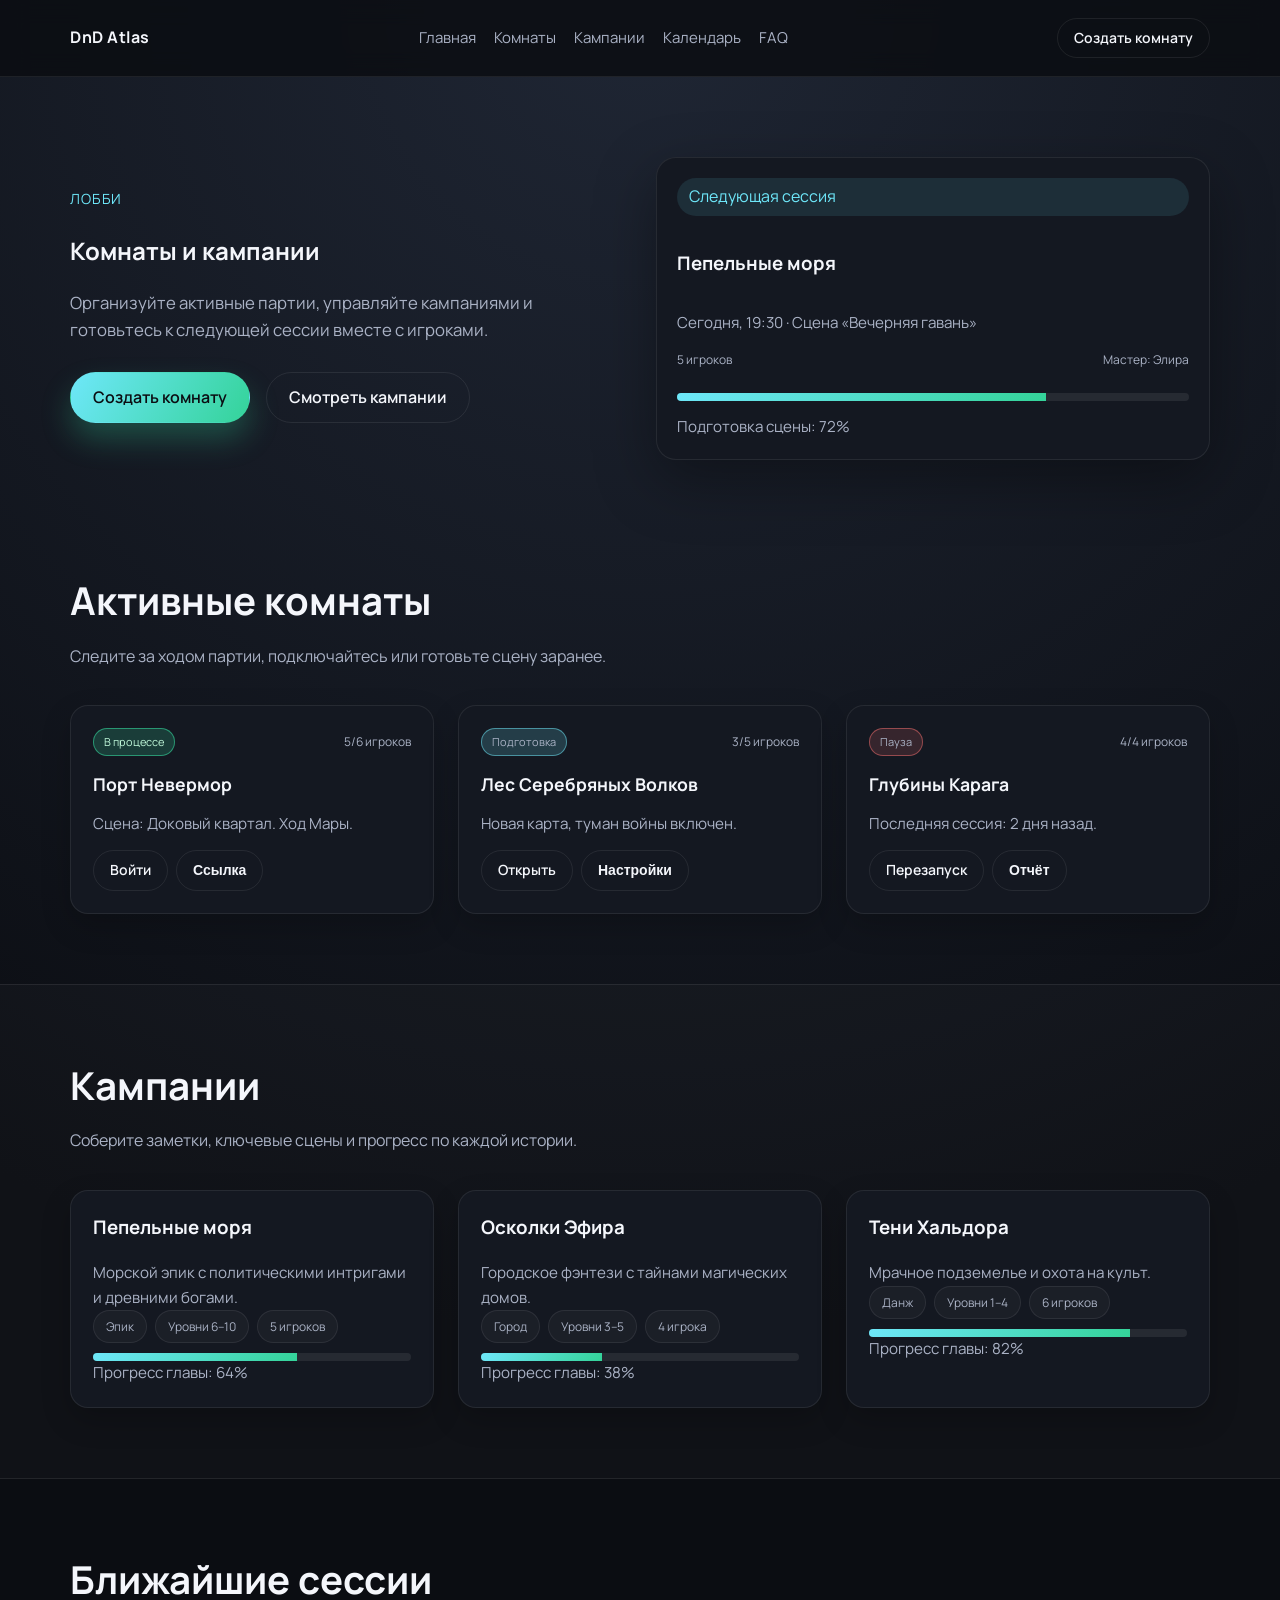
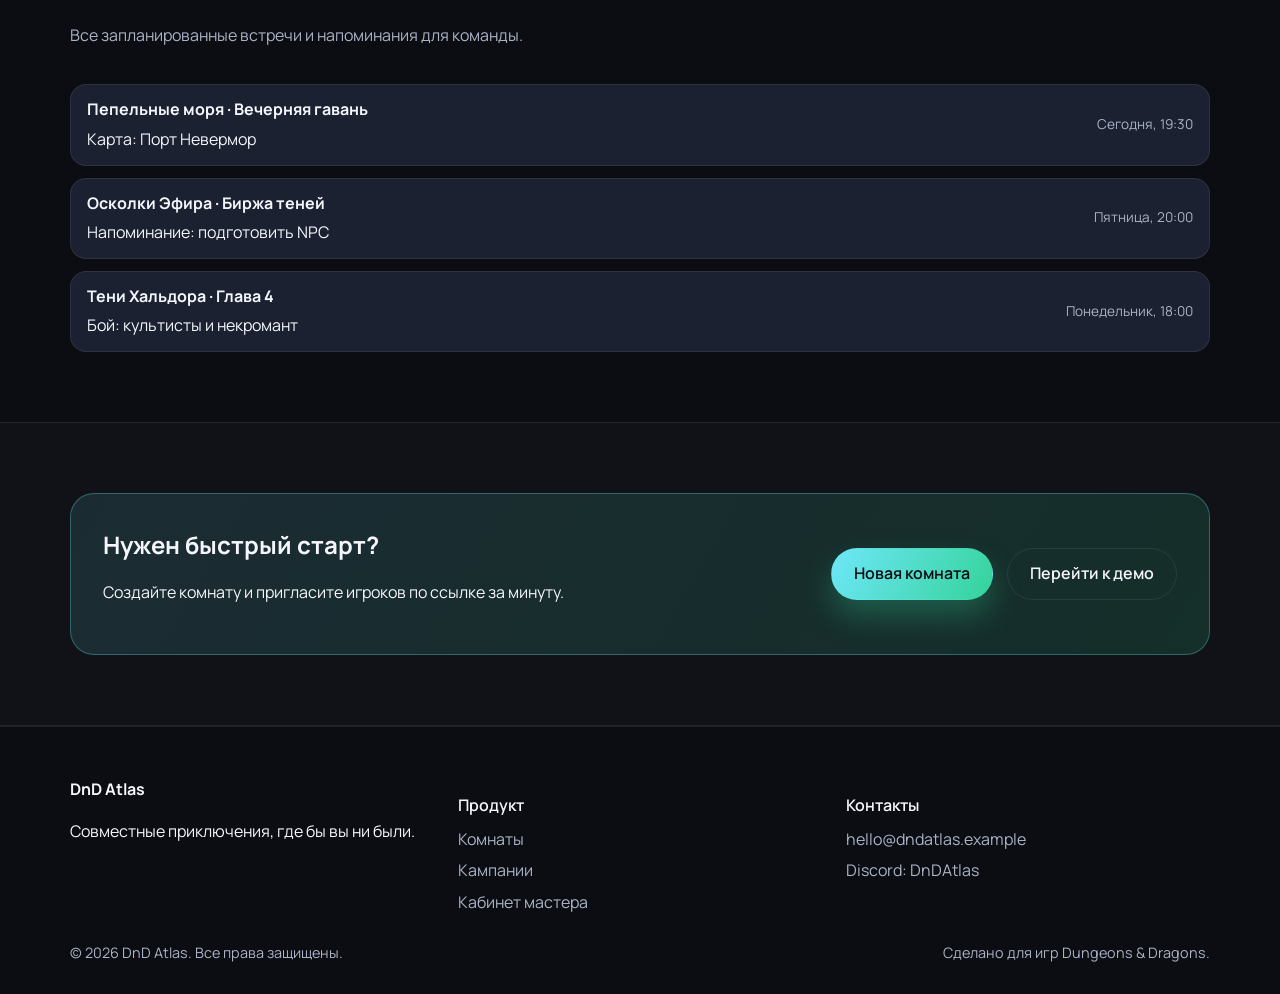
==== rooms.html @ 4dad5f47 "Add rooms page and interface mock Co-authored-by: Eloiser2453 <Eloiser2453@users.noreply.github.com>" ====
<!doctype html>
<html lang="ru">
  <head>
    <meta charset="UTF-8" />
    <meta name="viewport" content="width=device-width, initial-scale=1" />
    <title>Комнаты и кампании — DnD Atlas</title>
    <meta
      name="description"
      content="Список комнат и кампаний DnD Atlas: активные партии, расписание и подготовка сцен."
    />
    <link rel="preconnect" href="https://fonts.googleapis.com" />
    <link rel="preconnect" href="https://fonts.gstatic.com" crossorigin />
    <link
      href="https://fonts.googleapis.com/css2?family=Manrope:wght@300;400;500;600;700&display=swap"
      rel="stylesheet"
    />
    <link rel="stylesheet" href="styles.css" />
  </head>
  <body>
    <header class="site-header">
      <div class="container header-inner">
        <a class="logo" href="index.html">DnD Atlas</a>
        <nav class="nav">
          <a href="index.html">Главная</a>
          <a href="#rooms">Комнаты</a>
          <a href="#campaigns">Кампании</a>
          <a href="#schedule">Календарь</a>
          <a href="index.html#faq">FAQ</a>
        </nav>
        <a class="btn small ghost" href="#rooms">Создать комнату</a>
      </div>
    </header>

    <main>
      <section class="page-hero">
        <div class="container page-hero-grid">
          <div>
            <span class="eyebrow">Лобби</span>
            <h1>Комнаты и кампании</h1>
            <p class="lead">
              Организуйте активные партии, управляйте кампаниями и готовьтесь к
              следующей сессии вместе с игроками.
            </p>
            <div class="cta">
              <a class="btn primary" href="#">Создать комнату</a>
              <a class="btn ghost" href="#campaigns">Смотреть кампании</a>
            </div>
          </div>
          <div class="summary-card">
            <span class="tag">Следующая сессия</span>
            <h3>Пепельные моря</h3>
            <p class="room-details">Сегодня, 19:30 · Сцена «Вечерняя гавань»</p>
            <div class="room-meta">
              <span>5 игроков</span>
              <span>Мастер: Элира</span>
            </div>
            <div class="progress">
              <span style="width: 72%"></span>
            </div>
            <p class="room-details">Подготовка сцены: 72%</p>
          </div>
        </div>
      </section>

      <section id="rooms" class="section">
        <div class="container">
          <div class="section-head">
            <h2>Активные комнаты</h2>
            <p>Следите за ходом партии, подключайтесь или готовьте сцену заранее.</p>
          </div>
          <div class="room-grid">
            <article class="card room-card">
              <div class="room-meta">
                <span class="room-status live">В процессе</span>
                <span>5/6 игроков</span>
              </div>
              <h3 class="room-title">Порт Невермор</h3>
              <p class="room-details">Сцена: Доковый квартал. Ход Мары.</p>
              <div class="room-actions">
                <a class="btn ghost small" href="#">Войти</a>
                <button class="btn ghost small" type="button">Ссылка</button>
              </div>
            </article>
            <article class="card room-card">
              <div class="room-meta">
                <span class="room-status prep">Подготовка</span>
                <span>3/5 игроков</span>
              </div>
              <h3 class="room-title">Лес Серебряных Волков</h3>
              <p class="room-details">Новая карта, туман войны включен.</p>
              <div class="room-actions">
                <a class="btn ghost small" href="#">Открыть</a>
                <button class="btn ghost small" type="button">Настройки</button>
              </div>
            </article>
            <article class="card room-card">
              <div class="room-meta">
                <span class="room-status pause">Пауза</span>
                <span>4/4 игроков</span>
              </div>
              <h3 class="room-title">Глубины Карага</h3>
              <p class="room-details">Последняя сессия: 2 дня назад.</p>
              <div class="room-actions">
                <a class="btn ghost small" href="#">Перезапуск</a>
                <button class="btn ghost small" type="button">Отчёт</button>
              </div>
            </article>
          </div>
        </div>
      </section>

      <section id="campaigns" class="section alt">
        <div class="container">
          <div class="section-head">
            <h2>Кампании</h2>
            <p>Соберите заметки, ключевые сцены и прогресс по каждой истории.</p>
          </div>
          <div class="campaign-grid">
            <article class="card">
              <h3>Пепельные моря</h3>
              <p class="room-details">
                Морской эпик с политическими интригами и древними богами.
              </p>
              <div class="chip-row">
                <span class="chip">Эпик</span>
                <span class="chip">Уровни 6–10</span>
                <span class="chip">5 игроков</span>
              </div>
              <div class="progress">
                <span style="width: 64%"></span>
              </div>
              <p class="room-details">Прогресс главы: 64%</p>
            </article>
            <article class="card">
              <h3>Осколки Эфира</h3>
              <p class="room-details">Городское фэнтези с тайнами магических домов.</p>
              <div class="chip-row">
                <span class="chip">Город</span>
                <span class="chip">Уровни 3–5</span>
                <span class="chip">4 игрока</span>
              </div>
              <div class="progress">
                <span style="width: 38%"></span>
              </div>
              <p class="room-details">Прогресс главы: 38%</p>
            </article>
            <article class="card">
              <h3>Тени Хальдора</h3>
              <p class="room-details">Мрачное подземелье и охота на культ.</p>
              <div class="chip-row">
                <span class="chip">Данж</span>
                <span class="chip">Уровни 1–4</span>
                <span class="chip">6 игроков</span>
              </div>
              <div class="progress">
                <span style="width: 82%"></span>
              </div>
              <p class="room-details">Прогресс главы: 82%</p>
            </article>
          </div>
        </div>
      </section>

      <section id="schedule" class="section">
        <div class="container">
          <div class="section-head">
            <h2>Ближайшие сессии</h2>
            <p>Все запланированные встречи и напоминания для команды.</p>
          </div>
          <ul class="schedule">
            <li>
              <div class="schedule-meta">
                <strong>Пепельные моря · Вечерняя гавань</strong>
                <span>Карта: Порт Невермор</span>
              </div>
              <time datetime="2026-02-04T19:30">Сегодня, 19:30</time>
            </li>
            <li>
              <div class="schedule-meta">
                <strong>Осколки Эфира · Биржа теней</strong>
                <span>Напоминание: подготовить NPC</span>
              </div>
              <time datetime="2026-02-06T20:00">Пятница, 20:00</time>
            </li>
            <li>
              <div class="schedule-meta">
                <strong>Тени Хальдора · Глава 4</strong>
                <span>Бой: культисты и некромант</span>
              </div>
              <time datetime="2026-02-09T18:00">Понедельник, 18:00</time>
            </li>
          </ul>
        </div>
      </section>

      <section class="section alt">
        <div class="container">
          <div class="cta-banner">
            <div>
              <h2>Нужен быстрый старт?</h2>
              <p>Создайте комнату и пригласите игроков по ссылке за минуту.</p>
            </div>
            <div class="cta-group">
              <a class="btn primary" href="#">Новая комната</a>
              <a class="btn ghost" href="index.html#start">Перейти к демо</a>
            </div>
          </div>
        </div>
      </section>
    </main>

    <footer class="site-footer">
      <div class="container footer-grid">
        <div>
          <strong>DnD Atlas</strong>
          <p>Совместные приключения, где бы вы ни были.</p>
        </div>
        <div>
          <p class="footer-title">Продукт</p>
          <ul>
            <li><a href="#rooms">Комнаты</a></li>
            <li><a href="#campaigns">Кампании</a></li>
            <li><a href="index.html#master">Кабинет мастера</a></li>
          </ul>
        </div>
        <div>
          <p class="footer-title">Контакты</p>
          <ul>
            <li>hello@dndatlas.example</li>
            <li>Discord: DnDAtlas</li>
          </ul>
        </div>
      </div>
      <div class="container footer-bottom">
        <span>© 2026 DnD Atlas. Все права защищены.</span>
        <span>Сделано для игр Dungeons & Dragons.</span>
      </div>
    </footer>

    <script src="script.js"></script>
  </body>
</html>
---- styles.css ----
*,
*::before,
*::after {
  box-sizing: border-box;
}

:root {
  color-scheme: dark;
  --bg: #0b0d12;
  --panel: #141821;
  --panel-light: #1b2130;
  --text: #f4f6fb;
  --muted: #aab2c5;
  --accent: #6ee7f9;
  --accent-strong: #34d399;
  --outline: rgba(255, 255, 255, 0.08);
  --shadow: 0 20px 60px rgba(0, 0, 0, 0.35);
}

body {
  margin: 0;
  font-family: "Manrope", system-ui, -apple-system, sans-serif;
  background: radial-gradient(circle at top, #1f2634 0%, #0b0d12 50%);
  color: var(--text);
  line-height: 1.6;
}

a {
  color: inherit;
  text-decoration: none;
}

img {
  max-width: 100%;
  display: block;
}

.container {
  width: min(1140px, 92vw);
  margin: 0 auto;
}

.site-header {
  position: sticky;
  top: 0;
  z-index: 10;
  background: rgba(11, 13, 18, 0.85);
  backdrop-filter: blur(12px);
  border-bottom: 1px solid var(--outline);
}

.header-inner {
  display: flex;
  align-items: center;
  justify-content: space-between;
  padding: 18px 0;
  gap: 24px;
}

.logo {
  font-weight: 700;
  letter-spacing: 0.5px;
}

.nav {
  display: flex;
  gap: 18px;
  font-size: 15px;
  color: var(--muted);
}

.nav a:hover {
  color: var(--text);
}

.btn {
  border-radius: 999px;
  padding: 12px 22px;
  border: 1px solid transparent;
  font-weight: 600;
  display: inline-flex;
  align-items: center;
  justify-content: center;
  gap: 8px;
  background: none;
  color: inherit;
  cursor: pointer;
  transition: 0.2s ease;
}

.btn.small {
  padding: 8px 16px;
  font-size: 14px;
}

.btn.primary {
  background: linear-gradient(120deg, var(--accent), var(--accent-strong));
  color: #0b0d12;
  box-shadow: 0 16px 30px rgba(52, 211, 153, 0.28);
}

.btn.primary:hover {
  transform: translateY(-1px);
}

.btn.ghost {
  border-color: var(--outline);
  color: var(--text);
}

.btn.ghost:hover {
  border-color: rgba(110, 231, 249, 0.6);
  color: var(--accent);
}

.btn.full {
  width: 100%;
}

.hero {
  padding: 80px 0 40px;
}

.hero-grid {
  display: grid;
  grid-template-columns: repeat(auto-fit, minmax(280px, 1fr));
  gap: 40px;
  align-items: center;
}

.eyebrow {
  display: inline-flex;
  align-items: center;
  gap: 8px;
  font-size: 14px;
  color: var(--accent);
  letter-spacing: 1.2px;
  text-transform: uppercase;
}

.hero h1 {
  margin: 18px 0 16px;
  font-size: clamp(2rem, 2vw + 1.8rem, 3.4rem);
  line-height: 1.15;
}

.lead {
  color: var(--muted);
  font-size: 1.05rem;
}

.cta {
  display: flex;
  flex-wrap: wrap;
  gap: 16px;
  margin: 28px 0 8px;
}

.dice-result {
  margin: 0 0 20px;
  color: var(--accent);
  font-weight: 500;
  min-height: 24px;
}

.stats {
  display: grid;
  grid-template-columns: repeat(auto-fit, minmax(140px, 1fr));
  gap: 16px;
  border-top: 1px solid var(--outline);
  padding-top: 18px;
}

.stats strong {
  display: block;
  font-size: 1.2rem;
}

.stats span {
  color: var(--muted);
  font-size: 0.9rem;
}

.hero-card {
  background: var(--panel);
  border-radius: 24px;
  padding: 24px;
  box-shadow: var(--shadow);
  border: 1px solid var(--outline);
}

.table-ui {
  display: flex;
  flex-direction: column;
  gap: 18px;
}

.table-top {
  display: flex;
  justify-content: space-between;
  font-size: 13px;
  color: var(--muted);
}

.tag {
  background: rgba(110, 231, 249, 0.1);
  color: var(--accent);
  padding: 6px 12px;
  border-radius: 999px;
}

.status {
  align-self: center;
}

.map-preview {
  position: relative;
  background: radial-gradient(circle, #1f2937 0%, #111827 70%);
  border-radius: 16px;
  overflow: hidden;
  min-height: 240px;
  border: 1px solid rgba(255, 255, 255, 0.05);
}

.map-grid {
  position: absolute;
  inset: 0;
  background-image: linear-gradient(
      rgba(255, 255, 255, 0.06) 1px,
      transparent 1px
    ),
    linear-gradient(90deg, rgba(255, 255, 255, 0.06) 1px, transparent 1px);
  background-size: 32px 32px;
}

.token {
  position: absolute;
  padding: 6px 10px;
  border-radius: 10px;
  background: rgba(52, 211, 153, 0.2);
  border: 1px solid rgba(52, 211, 153, 0.6);
  font-size: 12px;
}

.token-a {
  top: 30px;
  left: 40px;
}

.token-b {
  bottom: 40px;
  left: 120px;
}

.token-c {
  top: 120px;
  right: 50px;
  background: rgba(110, 231, 249, 0.2);
  border-color: rgba(110, 231, 249, 0.7);
}

.fog {
  position: absolute;
  inset: 0;
  background: linear-gradient(120deg, rgba(11, 13, 18, 0.7), transparent 60%);
  mix-blend-mode: multiply;
}

.table-actions {
  display: flex;
  gap: 10px;
  flex-wrap: wrap;
}

.pill {
  background: var(--panel-light);
  color: var(--muted);
  border: 1px solid var(--outline);
  border-radius: 999px;
  padding: 6px 14px;
  font-size: 12px;
}

.section {
  padding: 70px 0;
}

.section.alt {
  background: rgba(255, 255, 255, 0.02);
  border-top: 1px solid var(--outline);
  border-bottom: 1px solid var(--outline);
}

.section-head {
  margin-bottom: 36px;
  max-width: 720px;
}

.section-head h2 {
  font-size: clamp(1.6rem, 2vw + 1.1rem, 2.4rem);
  margin: 0 0 12px;
}

.section-head p {
  color: var(--muted);
  margin: 0;
}

.grid {
  display: grid;
  gap: 24px;
}

.features {
  grid-template-columns: repeat(auto-fit, minmax(220px, 1fr));
}

.card {
  background: var(--panel);
  border-radius: 18px;
  padding: 22px;
  border: 1px solid var(--outline);
  box-shadow: 0 12px 30px rgba(0, 0, 0, 0.2);
}

.card h3 {
  margin-top: 0;
}

.card p,
.card li {
  color: var(--muted);
}

.steps {
  grid-template-columns: repeat(auto-fit, minmax(220px, 1fr));
}

.step {
  background: var(--panel-light);
  border-radius: 18px;
  padding: 22px;
  border: 1px solid var(--outline);
}

.step-index {
  display: inline-flex;
  width: 34px;
  height: 34px;
  align-items: center;
  justify-content: center;
  border-radius: 50%;
  background: rgba(110, 231, 249, 0.15);
  color: var(--accent);
  font-weight: 700;
  margin-bottom: 12px;
}

.cta-banner {
  background: linear-gradient(120deg, rgba(110, 231, 249, 0.12), rgba(52, 211, 153, 0.15));
  border-radius: 24px;
  padding: 32px;
  display: flex;
  flex-wrap: wrap;
  gap: 24px;
  justify-content: space-between;
  align-items: center;
  border: 1px solid rgba(110, 231, 249, 0.3);
}

.cta-banner h2 {
  margin: 0 0 8px;
}

.cta-group {
  display: flex;
  flex-wrap: wrap;
  gap: 14px;
}

.pricing {
  grid-template-columns: repeat(auto-fit, minmax(240px, 1fr));
}

.pricing .price {
  font-size: 1.6rem;
  font-weight: 700;
  margin: 6px 0 16px;
}

.pricing ul {
  padding-left: 20px;
  margin: 0 0 24px;
}

.pricing .highlight {
  border-color: rgba(110, 231, 249, 0.45);
  box-shadow: 0 18px 40px rgba(110, 231, 249, 0.15);
}

.faq {
  grid-template-columns: repeat(auto-fit, minmax(240px, 1fr));
}

.master-grid {
  display: grid;
  grid-template-columns: repeat(auto-fit, minmax(280px, 1fr));
  gap: 24px;
  align-items: center;
}

.master-content {
  display: flex;
  flex-direction: column;
  gap: 24px;
}

.master-list {
  list-style: none;
  padding: 0;
  margin: 0;
  display: grid;
  gap: 16px;
  color: var(--muted);
}

.master-list strong {
  color: var(--text);
}

.master-panel {
  background: var(--panel);
  border-radius: 22px;
  padding: 20px;
  border: 1px solid var(--outline);
  box-shadow: var(--shadow);
  display: flex;
  flex-direction: column;
  gap: 18px;
}

.master-panel-header {
  display: flex;
  justify-content: space-between;
  align-items: flex-start;
  gap: 12px;
}

.panel-title {
  font-weight: 700;
  display: block;
}

.panel-subtitle {
  margin: 4px 0 0;
  color: var(--muted);
  font-size: 0.9rem;
}

.panel-badge {
  background: rgba(110, 231, 249, 0.16);
  color: var(--accent);
  border: 1px solid rgba(110, 231, 249, 0.4);
  border-radius: 999px;
  padding: 6px 12px;
  font-size: 12px;
}

.master-panel-body {
  display: grid;
  gap: 16px;
}

.master-widget {
  background: var(--panel-light);
  border-radius: 16px;
  padding: 14px;
  border: 1px solid var(--outline);
}

.master-widget h4 {
  margin: 0 0 8px;
  font-size: 0.95rem;
}

.master-widget ul {
  margin: 0;
  padding-left: 18px;
  color: var(--muted);
}

.master-widget p {
  margin: 0;
  color: var(--muted);
}

.chip-row {
  display: flex;
  flex-wrap: wrap;
  gap: 8px;
}

.chip {
  display: inline-flex;
  align-items: center;
  gap: 6px;
  padding: 6px 12px;
  border-radius: 999px;
  border: 1px solid var(--outline);
  font-size: 12px;
  color: var(--muted);
  background: rgba(255, 255, 255, 0.03);
}

.chip.active {
  background: linear-gradient(120deg, var(--accent), var(--accent-strong));
  color: #0b0d12;
  border-color: transparent;
}

.master-panel-footer {
  display: flex;
  justify-content: space-between;
  color: var(--muted);
  font-size: 0.85rem;
}

.interface-mock {
  background: var(--panel);
  border-radius: 24px;
  padding: 20px;
  border: 1px solid var(--outline);
  box-shadow: var(--shadow);
  display: flex;
  flex-direction: column;
  gap: 16px;
}

.interface-top {
  display: flex;
  justify-content: space-between;
  align-items: center;
  gap: 16px;
  flex-wrap: wrap;
}

.interface-brand {
  display: flex;
  flex-direction: column;
  gap: 4px;
}

.interface-actions {
  display: flex;
  gap: 8px;
  flex-wrap: wrap;
}

.interface-body {
  display: grid;
  grid-template-columns: 200px 1fr 220px;
  gap: 16px;
}

.side-panel {
  background: var(--panel-light);
  border-radius: 16px;
  border: 1px solid var(--outline);
  padding: 14px;
  display: flex;
  flex-direction: column;
  gap: 12px;
}

.panel-section h4 {
  margin: 0 0 8px;
  font-size: 0.9rem;
}

.panel-list {
  list-style: none;
  padding: 0;
  margin: 0;
  display: grid;
  gap: 8px;
  color: var(--muted);
  font-size: 0.88rem;
}

.panel-list li {
  padding: 6px 8px;
  border-radius: 10px;
}

.panel-list li.active {
  background: rgba(110, 231, 249, 0.14);
  color: var(--text);
}

.token-stack {
  display: grid;
  gap: 6px;
}

.token-mini {
  display: inline-flex;
  align-items: center;
  padding: 4px 8px;
  border-radius: 10px;
  border: 1px solid rgba(52, 211, 153, 0.6);
  background: rgba(52, 211, 153, 0.2);
  font-size: 11px;
}

.token-mini.enemy {
  border-color: rgba(248, 113, 113, 0.7);
  background: rgba(248, 113, 113, 0.18);
}

.interface-map {
  position: relative;
  border-radius: 18px;
  min-height: 320px;
  overflow: hidden;
  border: 1px solid rgba(255, 255, 255, 0.06);
  background: radial-gradient(circle, #1f2937 0%, #111827 70%);
}

.interface-map .map-grid {
  opacity: 0.85;
}

.map-token {
  position: absolute;
  padding: 6px 10px;
  border-radius: 10px;
  border: 1px solid rgba(52, 211, 153, 0.7);
  background: rgba(52, 211, 153, 0.2);
  font-size: 12px;
  z-index: 2;
}

.map-token.enemy {
  border-color: rgba(248, 113, 113, 0.8);
  background: rgba(248, 113, 113, 0.25);
}

.map-token-a {
  top: 40px;
  left: 60px;
}

.map-token-b {
  bottom: 60px;
  left: 140px;
}

.map-token-c {
  top: 140px;
  right: 70px;
  border-color: rgba(110, 231, 249, 0.7);
  background: rgba(110, 231, 249, 0.2);
}

.map-token-d {
  top: 90px;
  right: 160px;
}

.map-highlight {
  position: absolute;
  inset: 0;
  background: linear-gradient(130deg, rgba(11, 13, 18, 0.7), transparent 55%);
  mix-blend-mode: multiply;
  z-index: 1;
}

.map-legend {
  position: absolute;
  bottom: 12px;
  right: 12px;
  background: rgba(11, 13, 18, 0.75);
  border: 1px solid var(--outline);
  border-radius: 12px;
  padding: 6px 10px;
  font-size: 11px;
  color: var(--muted);
  display: flex;
  gap: 10px;
  z-index: 3;
}

.tab-row {
  display: flex;
  flex-wrap: wrap;
  gap: 8px;
}

.tab {
  padding: 4px 10px;
  border-radius: 999px;
  border: 1px solid var(--outline);
  font-size: 11px;
  color: var(--muted);
}

.tab.active {
  background: var(--accent);
  color: #0b0d12;
  border-color: transparent;
}

.log {
  background: rgba(11, 13, 18, 0.6);
  border: 1px solid var(--outline);
  border-radius: 12px;
  padding: 10px;
  font-size: 12px;
  color: var(--muted);
  display: grid;
  gap: 8px;
  flex: 1;
}

.quick-actions {
  display: flex;
  flex-wrap: wrap;
  gap: 8px;
}

.interface-bottom {
  display: flex;
  flex-wrap: wrap;
  gap: 12px;
  align-items: center;
  background: rgba(11, 13, 18, 0.6);
  border: 1px solid var(--outline);
  border-radius: 16px;
  padding: 10px 14px;
}

.chat-input {
  flex: 1;
  min-width: 200px;
  background: rgba(11, 13, 18, 0.8);
  border: 1px solid var(--outline);
  border-radius: 12px;
  padding: 8px 12px;
  font-size: 12px;
  color: var(--muted);
}

.initiative-track {
  display: flex;
  flex-wrap: wrap;
  gap: 8px;
}

.page-hero {
  padding: 80px 0 40px;
}

.page-hero-grid {
  display: grid;
  grid-template-columns: repeat(auto-fit, minmax(260px, 1fr));
  gap: 32px;
  align-items: center;
}

.summary-card {
  background: var(--panel);
  border-radius: 20px;
  padding: 20px;
  border: 1px solid var(--outline);
  box-shadow: var(--shadow);
  display: grid;
  gap: 14px;
}

.room-grid {
  display: grid;
  grid-template-columns: repeat(auto-fit, minmax(240px, 1fr));
  gap: 24px;
}

.room-card {
  display: flex;
  flex-direction: column;
  gap: 14px;
}

.room-title {
  margin: 0;
  font-size: 1.1rem;
}

.room-meta {
  display: flex;
  justify-content: space-between;
  align-items: center;
  font-size: 12px;
  color: var(--muted);
}

.room-status {
  display: inline-flex;
  align-items: center;
  gap: 6px;
  padding: 4px 10px;
  border-radius: 999px;
  border: 1px solid var(--outline);
  font-size: 11px;
}

.room-status.live {
  background: rgba(52, 211, 153, 0.2);
  border-color: rgba(52, 211, 153, 0.6);
  color: #bff7d9;
}

.room-status.prep {
  background: rgba(110, 231, 249, 0.18);
  border-color: rgba(110, 231, 249, 0.5);
}

.room-status.pause {
  background: rgba(248, 113, 113, 0.15);
  border-color: rgba(248, 113, 113, 0.5);
}

.room-details {
  margin: 0;
  color: var(--muted);
  font-size: 0.95rem;
}

.room-actions {
  display: flex;
  flex-wrap: wrap;
  gap: 8px;
}

.campaign-grid {
  display: grid;
  grid-template-columns: repeat(auto-fit, minmax(260px, 1fr));
  gap: 24px;
}

.progress {
  background: rgba(255, 255, 255, 0.08);
  border-radius: 999px;
  overflow: hidden;
  height: 8px;
  margin-top: 10px;
}

.progress span {
  display: block;
  height: 100%;
  background: linear-gradient(120deg, var(--accent), var(--accent-strong));
}

.schedule {
  list-style: none;
  margin: 0;
  padding: 0;
  display: grid;
  gap: 12px;
}

.schedule li {
  background: var(--panel-light);
  border-radius: 16px;
  border: 1px solid var(--outline);
  padding: 12px 16px;
  display: flex;
  align-items: center;
  justify-content: space-between;
  gap: 14px;
}

.schedule-meta {
  display: grid;
  gap: 4px;
}

.schedule time {
  color: var(--muted);
  font-size: 0.85rem;
}

.site-footer {
  padding: 50px 0 30px;
  border-top: 1px solid var(--outline);
}

.footer-grid {
  display: grid;
  grid-template-columns: repeat(auto-fit, minmax(200px, 1fr));
  gap: 24px;
  margin-bottom: 20px;
}

.footer-title {
  font-weight: 600;
  margin-bottom: 8px;
}

.footer-grid ul {
  list-style: none;
  padding: 0;
  margin: 0;
  color: var(--muted);
}

.footer-grid li {
  margin-bottom: 6px;
}

.footer-bottom {
  display: flex;
  flex-wrap: wrap;
  gap: 12px;
  justify-content: space-between;
  color: var(--muted);
  font-size: 0.9rem;
}

@media (max-width: 880px) {
  .nav {
    display: none;
  }

  .interface-body {
    grid-template-columns: 1fr;
  }
}

@media (max-width: 640px) {
  .hero {
    padding-top: 60px;
  }

  .header-inner {
    flex-wrap: wrap;
  }

  .cta {
    flex-direction: column;
    align-items: stretch;
  }

  .cta-group {
    flex-direction: column;
    align-items: stretch;
  }
}
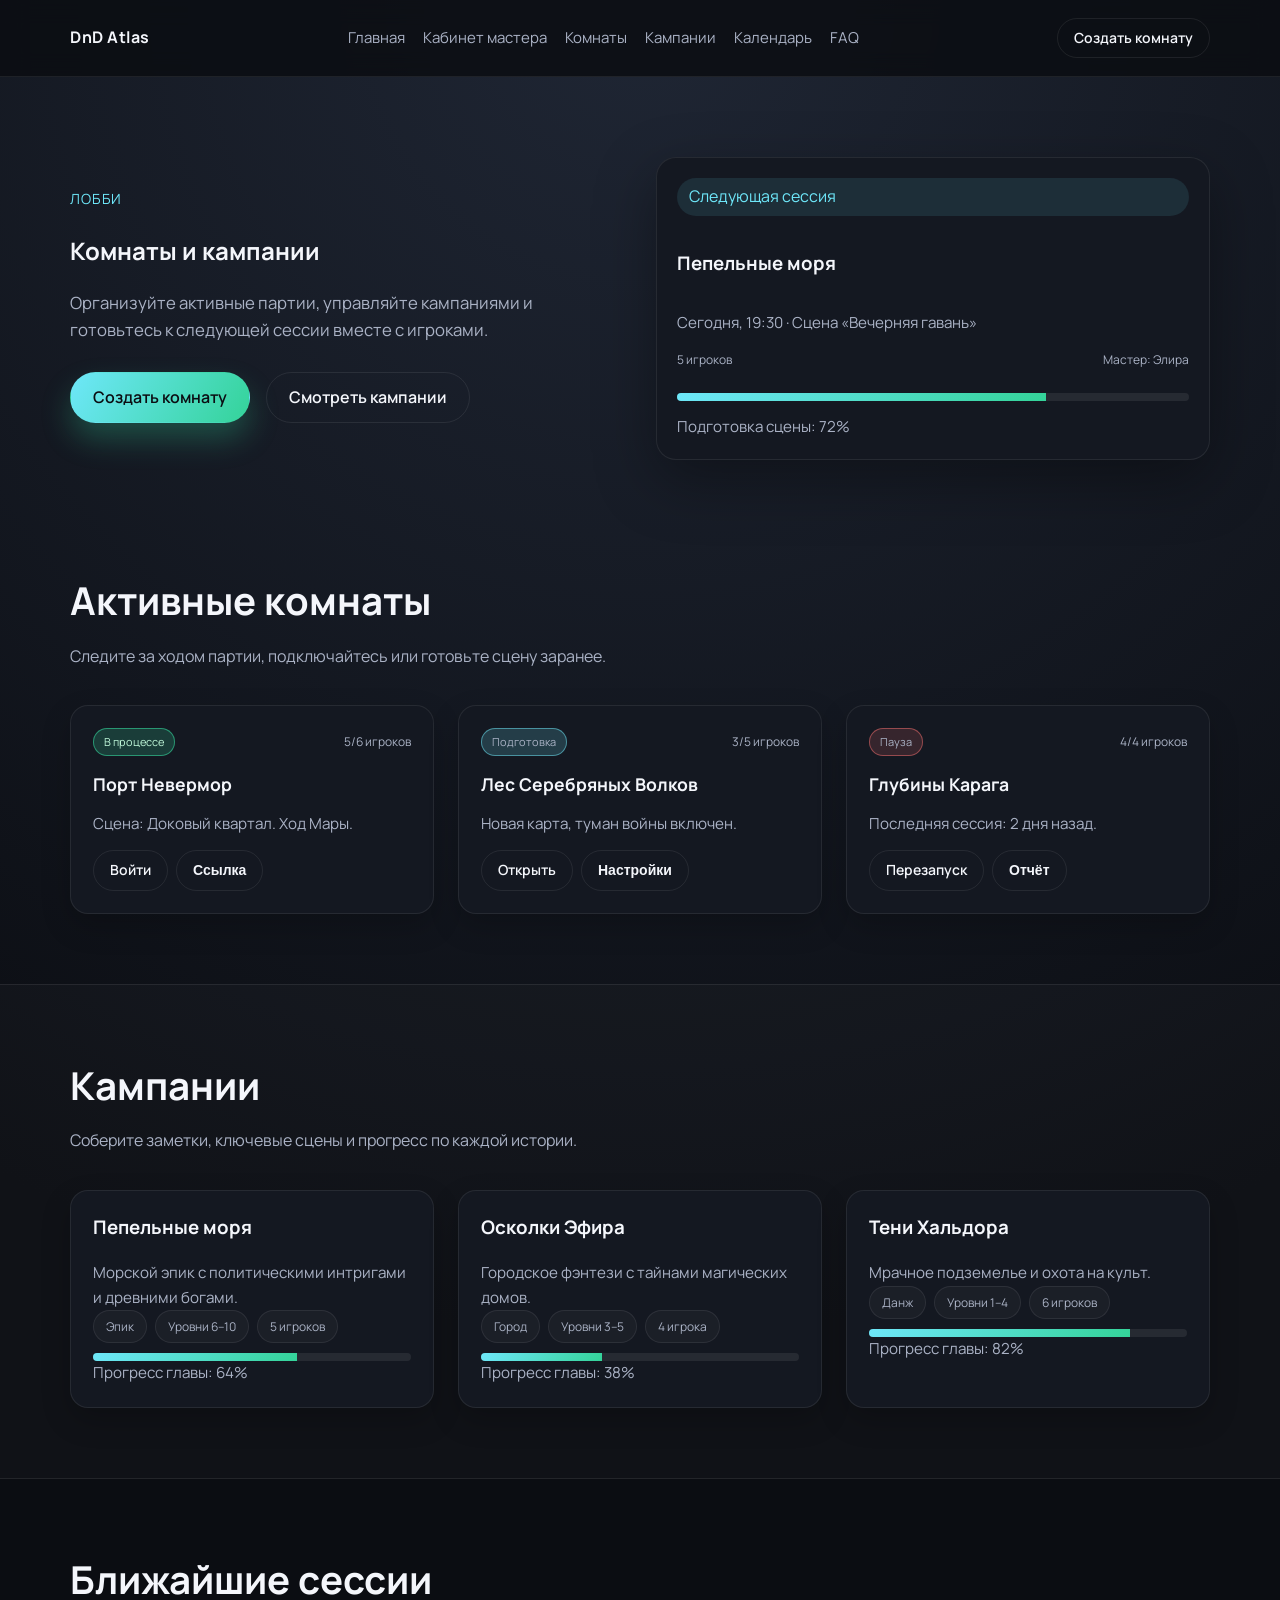
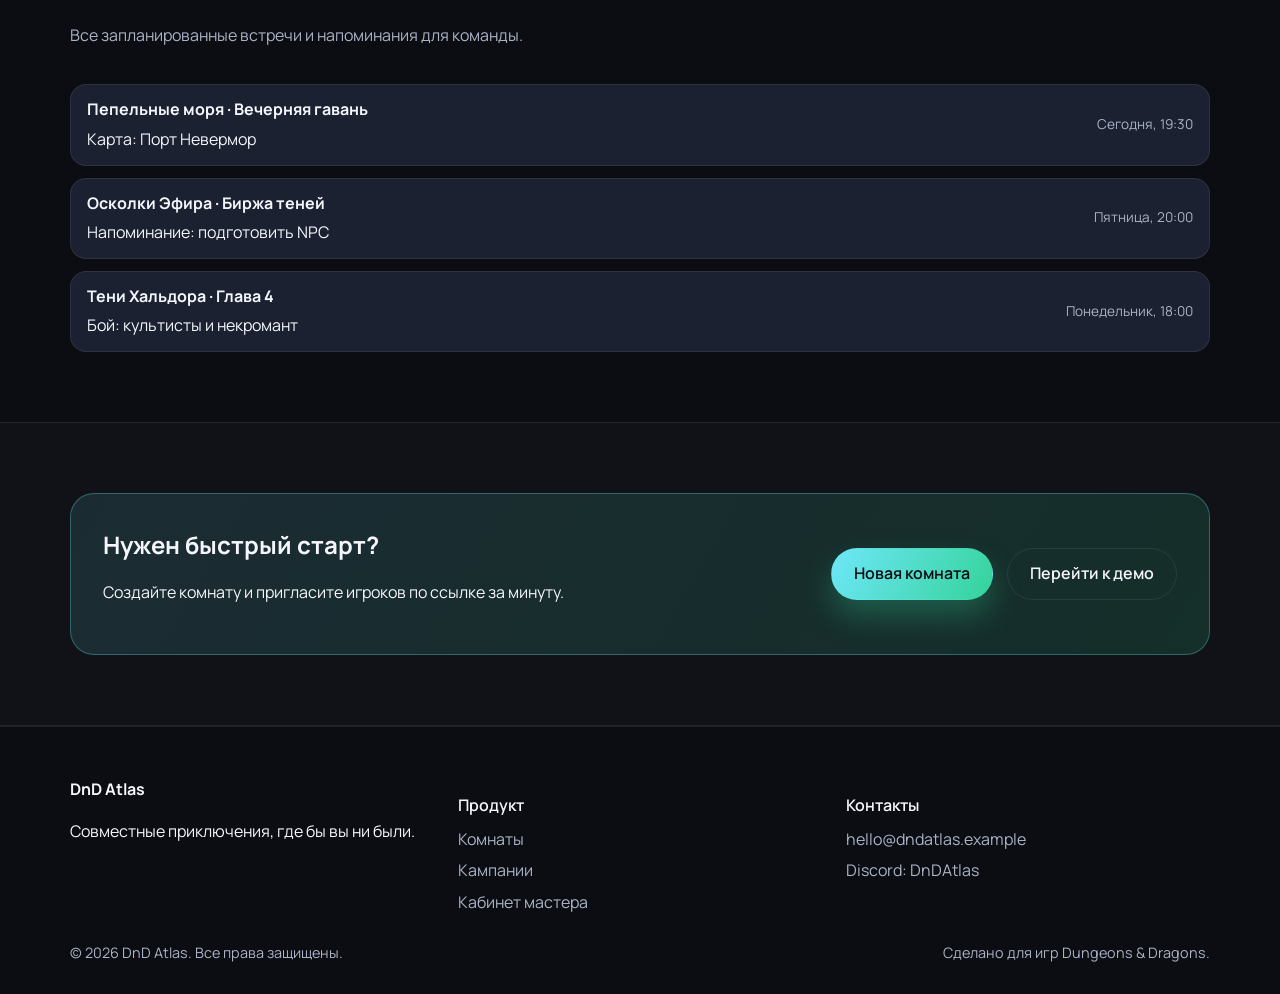
==== commit f856cdf1: "Add master dashboard page Co-authored-by: Eloiser2453 <Eloiser2453@users.noreply.github.com>" ====
--- a/rooms.html
+++ b/rooms.html
@@ -22,6 +22,7 @@
         <a class="logo" href="index.html">DnD Atlas</a>
         <nav class="nav">
           <a href="index.html">Главная</a>
+          <a href="master.html">Кабинет мастера</a>
           <a href="#rooms">Комнаты</a>
           <a href="#campaigns">Кампании</a>
           <a href="#schedule">Календарь</a>
@@ -220,7 +221,7 @@
           <ul>
             <li><a href="#rooms">Комнаты</a></li>
             <li><a href="#campaigns">Кампании</a></li>
-            <li><a href="index.html#master">Кабинет мастера</a></li>
+            <li><a href="master.html">Кабинет мастера</a></li>
           </ul>
         </div>
         <div>
--- a/styles.css
+++ b/styles.css
@@ -889,6 +889,158 @@
   font-size: 0.85rem;
 }
 
+.dashboard-grid {
+  display: grid;
+  grid-template-columns: minmax(220px, 280px) 1fr;
+  gap: 24px;
+  align-items: start;
+}
+
+.dashboard-sidebar,
+.dashboard-main {
+  display: grid;
+  gap: 18px;
+}
+
+.profile-card {
+  display: grid;
+  gap: 14px;
+}
+
+.profile-header {
+  display: flex;
+  justify-content: space-between;
+  gap: 12px;
+  align-items: flex-start;
+}
+
+.profile-stats {
+  display: grid;
+  grid-template-columns: repeat(3, minmax(0, 1fr));
+  gap: 12px;
+}
+
+.profile-stats strong {
+  display: block;
+  font-size: 1.1rem;
+}
+
+.profile-stats span {
+  color: var(--muted);
+  font-size: 0.85rem;
+}
+
+.menu-list {
+  list-style: none;
+  margin: 0;
+  padding: 0;
+  display: grid;
+  gap: 8px;
+}
+
+.menu-list li {
+  padding: 8px 12px;
+  border-radius: 12px;
+  border: 1px solid var(--outline);
+  background: rgba(255, 255, 255, 0.02);
+  color: var(--muted);
+  font-size: 0.9rem;
+}
+
+.menu-list li.active {
+  background: rgba(110, 231, 249, 0.14);
+  color: var(--text);
+}
+
+.widget-grid {
+  display: grid;
+  grid-template-columns: repeat(auto-fit, minmax(240px, 1fr));
+  gap: 18px;
+}
+
+.mini-list {
+  display: grid;
+  gap: 10px;
+}
+
+.mini-item {
+  display: flex;
+  align-items: center;
+  justify-content: space-between;
+  gap: 12px;
+  padding: 10px 12px;
+  border-radius: 12px;
+  border: 1px solid var(--outline);
+  background: var(--panel-light);
+  color: var(--muted);
+  font-size: 0.9rem;
+}
+
+.mini-item strong {
+  color: var(--text);
+}
+
+.progress-group {
+  display: grid;
+  gap: 12px;
+}
+
+.progress-row {
+  display: grid;
+  gap: 6px;
+  font-size: 0.9rem;
+  color: var(--muted);
+}
+
+.note-list {
+  margin: 0;
+  padding-left: 18px;
+  color: var(--muted);
+  display: grid;
+  gap: 6px;
+}
+
+.activity-list {
+  list-style: none;
+  margin: 0;
+  padding: 0;
+  display: grid;
+  gap: 10px;
+}
+
+.activity-list li {
+  display: grid;
+  gap: 4px;
+  padding: 10px 12px;
+  border-radius: 12px;
+  border: 1px solid var(--outline);
+  background: rgba(255, 255, 255, 0.02);
+  color: var(--muted);
+  font-size: 0.9rem;
+}
+
+.library-grid {
+  display: grid;
+  grid-template-columns: repeat(auto-fit, minmax(220px, 1fr));
+  gap: 20px;
+}
+
+.resource-item {
+  display: grid;
+  gap: 10px;
+}
+
+.resource-item h3 {
+  margin: 0;
+}
+
+.resource-meta {
+  display: flex;
+  justify-content: space-between;
+  color: var(--muted);
+  font-size: 0.85rem;
+}
+
 .site-footer {
   padding: 50px 0 30px;
   border-top: 1px solid var(--outline);
@@ -934,6 +1086,10 @@
   .interface-body {
     grid-template-columns: 1fr;
   }
+
+  .dashboard-grid {
+    grid-template-columns: 1fr;
+  }
 }
 
 @media (max-width: 640px) {
